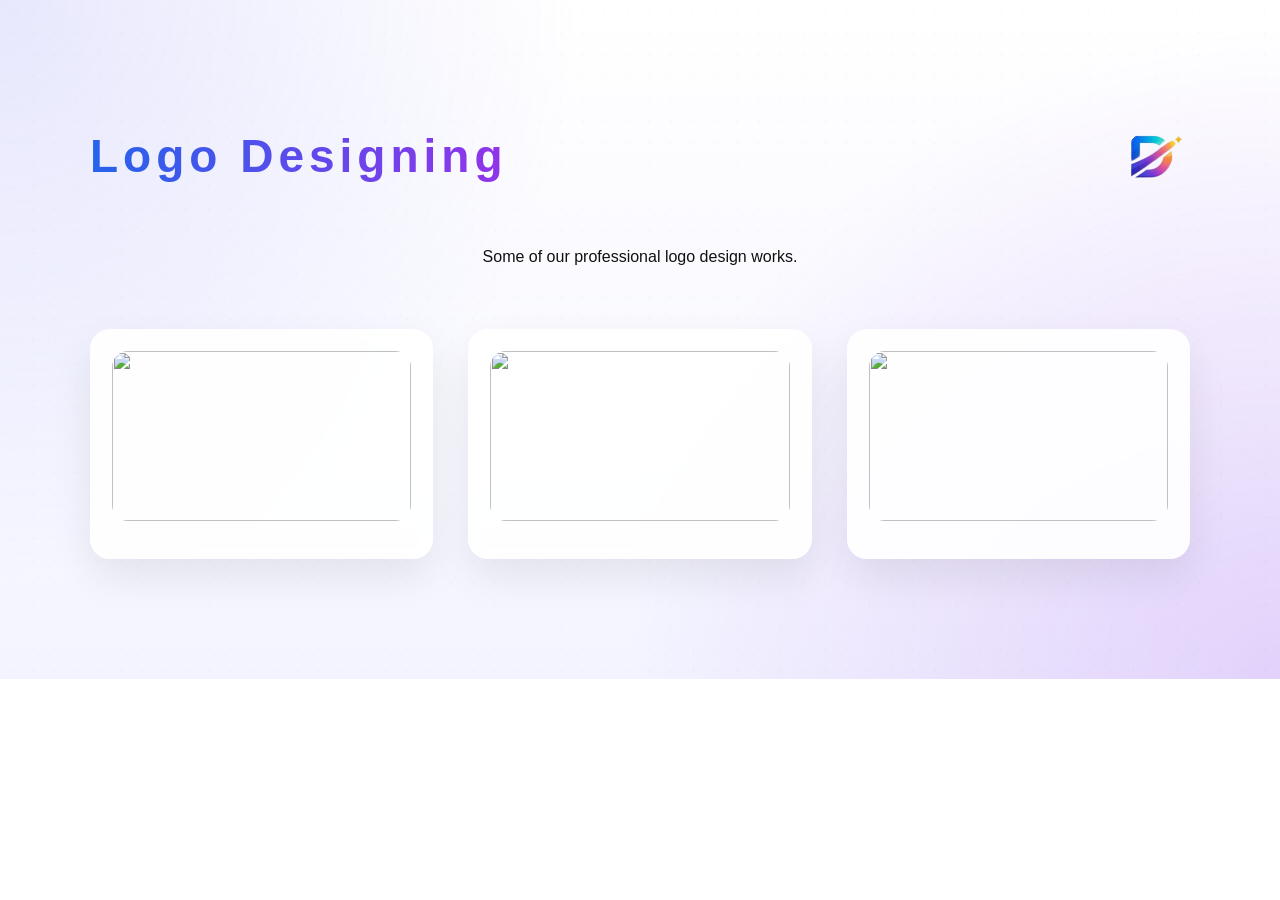
==== logo-design.html @ dabae9dc "Create logo-design.html" ====
<!DOCTYPE html>
<html lang="en">
<head>
  <meta charset="UTF-8">
  <title>Logo Designing</title>
  <link rel="stylesheet" href="./css/style.css">
</head>
<body>

<section class="services-section">

  <div class="services-header">
    <h2>Logo Designing</h2>
    <a href="index.html">
      <img src="./images/logo.png" class="corner-logo" alt="Back to Home">
    </a>
  </div>

  <p style="text-align:center; max-width:800px; margin:0 auto 60px;">
    Some of our professional logo design works.
  </p>

  <div class="services-grid">

    <div class="service-card">
      <img src="./images/work/logos/logo1.png">
    </div>

    <div class="service-card">
      <img src="./images/work/logos/logo2.png">
    </div>

    <div class="service-card">
      <img src="./images/work/logos/logo3.png">
    </div>

  </div>

</section>

</body>
</html>
---- css/style.css ----
html {
  scroll-behavior: smooth;
}
/* ================= GLOBAL ================= */
* {
  margin: 0;
  padding: 0;
  box-sizing: border-box;
  font-family: 'Inter', sans-serif;
}

body {
  background: #ffffff;
  color: #111;
  line-height: 1.6;
}

/* ================= HERO ================= */
.hero {
  min-height: 100vh;
  text-align: center;
  padding: 120px 20px 60px;
  position: relative;
  overflow: hidden;
}

.hero-logo {
  width: 200px;
  margin-bottom: 40px;
}

.hero h1 {
  font-size: 56px;
  font-weight: 800;
  letter-spacing: 3px;
}

.hero .dark {
  color: #111;
}

.hero .gradient {
  background: linear-gradient(90deg, #2563eb, #9333ea);
  -webkit-background-clip: text;
  -webkit-text-fill-color: transparent;
}

.hero p {
  max-width: 600px;
  margin: 20px auto;
  color: #555;
  font-size: 18px;
}

.hero-actions {
  margin-top: 30px;
  display: flex;
  justify-content: center;
  gap: 20px;
}

.btn {
  padding: 14px 30px;
  border-radius: 30px;
  font-weight: 600;
  border: none;
  cursor: pointer;
  text-decoration: none;
  transition: 0.3s ease;
}

.btn.primary {
  background: linear-gradient(90deg, #2563eb, #9333ea);
  color: #fff;
  box-shadow: 0 10px 30px rgba(99,102,241,0.3);
}

.btn.primary:hover {
  transform: translateY(-2px);
}

.btn.secondary {
  background: #fff;
  border: 2px solid #2563eb;
  color: #2563eb;
}

.btn.secondary:hover {
  background: #2563eb;
  color: #fff;
}

/* ================= WAVES ================= */
.waves {
  position: absolute;
  bottom: 0;
  left: 0;
  width: 100%;
  height: 300px;
}

#wave1 {
  fill: rgba(99,102,241,0.18);
}

#wave2 {
  fill: rgba(147,51,234,0.18);
}

/* ================= SERVICES SECTION ================= */
.services-section {
  padding: 120px 40px;
  position: relative;
  overflow: hidden;
  background:
    radial-gradient(circle at top left, rgba(99,102,241,0.15), transparent 40%),
    radial-gradient(circle at bottom right, rgba(147,51,234,0.18), transparent 45%),
    linear-gradient(180deg, #ffffff 0%, #f3f4ff 100%);
}

/* soft dots */
.services-section::before {
  content: "";
  position: absolute;
  inset: 0;
  background-image: radial-gradient(rgba(0,0,0,0.05) 1px, transparent 1px);
  background-size: 22px 22px;
  opacity: 0.35;
  pointer-events: none;
}

/* HEADER */
.services-header {
  display: flex;
  justify-content: space-between;
  align-items: center;
  max-width: 1100px;
  margin: 0 auto 50px;
  position: relative;
  z-index: 1;
}

.services-header h2 {
  font-size: 46px;
  font-weight: 800;
  letter-spacing: 5px;
  background: linear-gradient(90deg, #2563eb, #9333ea);
  -webkit-background-clip: text;
  -webkit-text-fill-color: transparent;
}

.corner-logo {
  width: 80px;
}

/* INFO */
.services-info {
  text-align: center;
  max-width: 900px;
  margin: 0 auto 80px;
  position: relative;
  z-index: 1;
}

.services-info p {
  font-size: 18px;
  color: #444;
  margin-top: 10px;
}

.services-info .price {
  margin-top: 20px;
  font-size: 20px;
  font-weight: 600;
  color: #2563eb;
}

/* GRID */
.services-grid {
  display: grid;
  grid-template-columns: repeat(auto-fit, minmax(230px, 1fr));
  gap: 35px;
  max-width: 1100px;
  margin: 0 auto;
  position: relative;
  z-index: 1;
}

/* CARD */
.service-card {
  background: rgba(255,255,255,0.9);
  backdrop-filter: blur(6px);
  border-radius: 20px;
  padding: 22px;
  text-align: center;
  cursor: pointer;
  box-shadow: 0 18px 40px rgba(0,0,0,0.08);
  transition: transform 0.35s ease, box-shadow 0.35s ease;
}

.service-card:hover {
  transform: translateY(-14px);
  box-shadow: 0 30px 60px rgba(99,102,241,0.28);
}

.service-card img {
  width: 100%;
  height: 170px;
  object-fit: cover;
  border-radius: 16px;
  margin-bottom: 16px;
}

.service-card h3 {
  font-size: 18px;
  font-weight: 600;
  color: #111;
}
.service-card {
  text-decoration: none;
  color: inherit;
}
/* ================= MODAL ================= */
.modal {
  display: none;
  position: fixed;
  inset: 0;
  background: rgba(0,0,0,0.5);
  justify-content: center;
  align-items: center;
  z-index: 999;
}

.modal-content {
  background: #fff;
  padding: 40px;
  border-radius: 18px;
  max-width: 420px;
  width: 90%;
  text-align: center;
  position: relative;
  animation: zoom 0.3s ease;
}

@keyframes zoom {
  from { transform: scale(0.85); opacity: 0; }
  to { transform: scale(1); opacity: 1; }
}

.close {
  position: absolute;
  right: 20px;
  top: 15px;
  font-size: 28px;
  cursor: pointer;
}

.modal-img {
  width: 100%;
  max-height: 260px;
  object-fit: contain;
  margin: 20px 0;
}

/* ================= CONTACT ================= */
.contact {
  padding: 90px 20px;
  text-align: center;
  color: #fff;
  background:
    radial-gradient(circle at top, rgba(147,51,234,0.35), transparent 45%),
    linear-gradient(180deg, #1e1b4b 0%, #0f172a 100%);
}

.contact h2 {
  font-size: 34px;
  margin-bottom: 18px;
  background: linear-gradient(90deg, #60a5fa, #c084fc);
  -webkit-background-clip: text;
  -webkit-text-fill-color: transparent;
}

.contact p {
  font-size: 18px;
  opacity: 0.95;
}

/* ================= RESPONSIVE ================= */
@media (max-width: 768px) {
  .hero h1 {
    font-size: 40px;
  }

  .services-header h2 {
    font-size: 34px;
  }

  .corner-logo {
    width: 65px;
  }
}
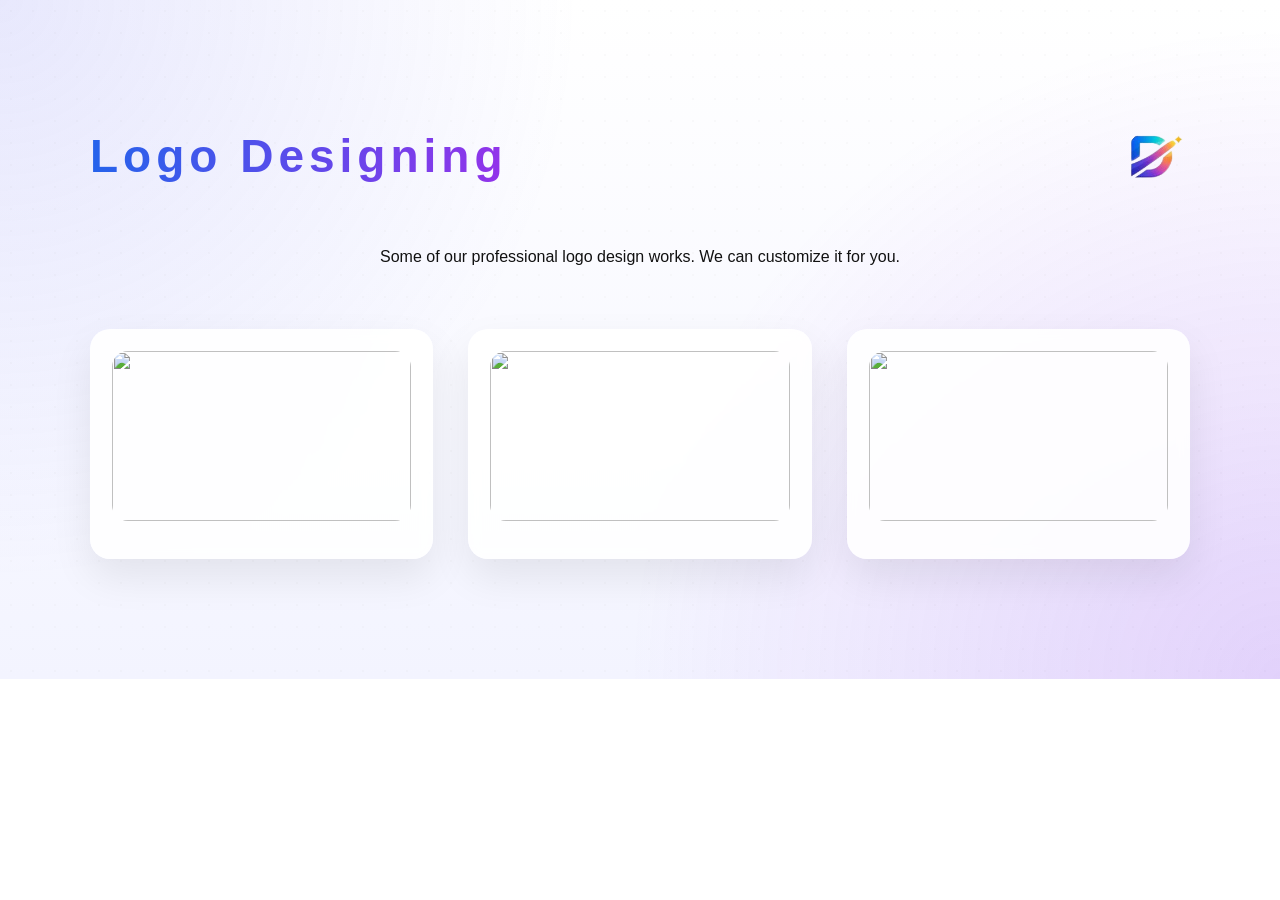
==== commit 5264196a: "Update logo-design.html" ====
--- a/logo-design.html
+++ b/logo-design.html
@@ -17,7 +17,7 @@
   </div>
 
   <p style="text-align:center; max-width:800px; margin:0 auto 60px;">
-    Some of our professional logo design works.
+    Some of our professional logo design works. We can customize it for you. 
   </p>
 
   <div class="services-grid">
--- a/css/style.css
+++ b/css/style.css
@@ -1,3 +1,7 @@
+html, body {
+  scroll-behavior: smooth;
+  overflow-x: hidden;
+}
 html {
   scroll-behavior: smooth;
 }
@@ -52,14 +56,21 @@
   font-size: 18px;
 }
 
-.hero-actions {
+/* .hero-actions {
   margin-top: 30px;
   display: flex;
   justify-content: center;
   gap: 20px;
-}
-
-.btn {
+} */
+.hero-actions {
+  position: relative;
+  display: inline-flex;
+  background: #eef2ff;
+  padding: 6px;
+  border-radius: 50px;
+}
+
+/* .btn {
   padding: 14px 30px;
   border-radius: 30px;
   font-weight: 600;
@@ -67,6 +78,27 @@
   cursor: pointer;
   text-decoration: none;
   transition: 0.3s ease;
+} */
+.btn {
+  position: relative;
+  padding: 14px 34px;
+  border: none;
+  background: transparent;
+  font-weight: 600;
+  cursor: pointer;
+  z-index: 2;
+  color: #2563eb;
+}
+.btn-slider {
+  position: absolute;
+  top: 6px;
+  left: 6px;
+  height: calc(100% - 12px);
+  width: 50%;
+  background: linear-gradient(90deg, #2563eb, #9333ea);
+  border-radius: 40px;
+  transition: all 0.35s ease;
+  z-index: 1;
 }
 
 .btn.primary {
@@ -88,6 +120,13 @@
 .btn.secondary:hover {
   background: #2563eb;
   color: #fff;
+}
+.btn.active {
+  color: #fff;
+}
+
+.btn:active {
+  transform: scale(0.96);
 }
 
 /* ================= WAVES ================= */
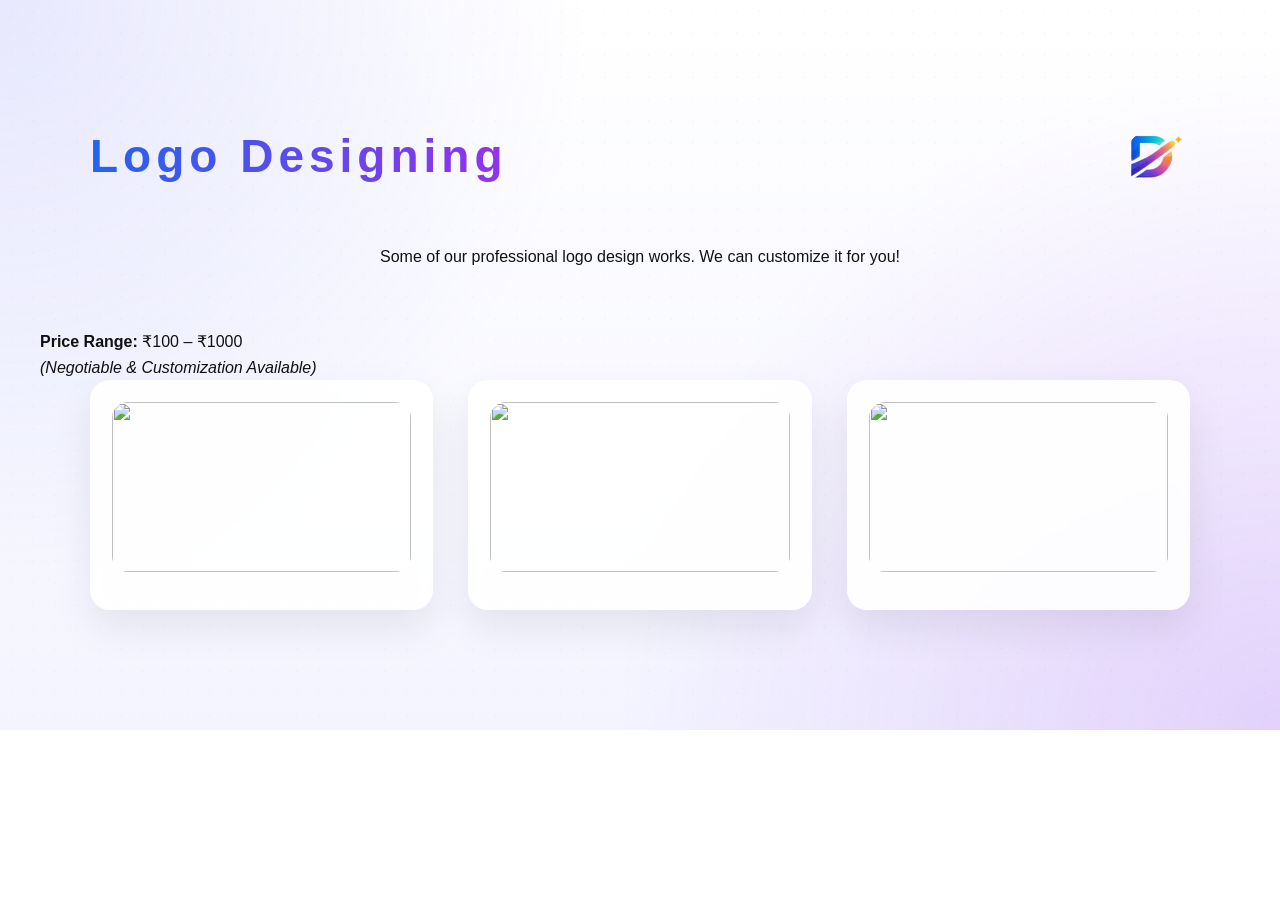
==== commit 63561be7: "Update logo-design.html" ====
--- a/logo-design.html
+++ b/logo-design.html
@@ -17,8 +17,12 @@
   </div>
 
   <p style="text-align:center; max-width:800px; margin:0 auto 60px;">
-    Some of our professional logo design works. We can customize it for you. 
+    Some of our professional logo design works. We can customize it for you!
   </p>
+    <p class="price">
+      <strong>Price Range:</strong> ₹100 – ₹1000 <br>
+      <em>(Negotiable & Customization Available)</em>
+    </p>
 
   <div class="services-grid">
 
--- a/css/style.css
+++ b/css/style.css
@@ -79,7 +79,7 @@
   text-decoration: none;
   transition: 0.3s ease;
 } */
-.btn {
+/* .btn {
   position: relative;
   padding: 14px 34px;
   border: none;
@@ -88,8 +88,8 @@
   cursor: pointer;
   z-index: 2;
   color: #2563eb;
-}
-.btn-slider {
+} */
+/* .btn-slider {
   position: absolute;
   top: 6px;
   left: 6px;
@@ -99,9 +99,9 @@
   border-radius: 40px;
   transition: all 0.35s ease;
   z-index: 1;
-}
-
-.btn.primary {
+} */
+
+/* .btn.primary {
   background: linear-gradient(90deg, #2563eb, #9333ea);
   color: #fff;
   box-shadow: 0 10px 30px rgba(99,102,241,0.3);
@@ -109,9 +109,9 @@
 
 .btn.primary:hover {
   transform: translateY(-2px);
-}
-
-.btn.secondary {
+} */
+
+/* .btn.secondary {
   background: #fff;
   border: 2px solid #2563eb;
   color: #2563eb;
@@ -120,13 +120,49 @@
 .btn.secondary:hover {
   background: #2563eb;
   color: #fff;
-}
-.btn.active {
-  color: #fff;
-}
-
-.btn:active {
+} */
+/* .btn.active {
+  color: #fff;
+} */
+
+/* .btn:active {
   transform: scale(0.96);
+} */
+.hero-actions {
+  display: inline-flex;
+  background: #eef2ff;
+  padding: 6px;
+  border-radius: 50px;
+  gap: 6px;
+}
+
+/* button base */
+.hero-actions .btn {
+  padding: 14px 34px;
+  border-radius: 40px;
+  border: none;
+  background: transparent;
+  font-weight: 600;
+  cursor: pointer;
+  color: #2563eb;
+  transition: all 0.3s ease;
+}
+
+/* hover */
+.hero-actions .btn:hover {
+  background: rgba(37, 99, 235, 0.1);
+}
+
+/* active (clicked) */
+.hero-actions .btn:active {
+  transform: scale(0.96);
+}
+
+/* primary look (first button default) */
+.hero-actions .btn:first-child {
+  background: linear-gradient(90deg, #2563eb, #9333ea);
+  color: #fff;
+  box-shadow: 0 10px 25px rgba(99,102,241,0.35);
 }
 
 /* ================= WAVES ================= */
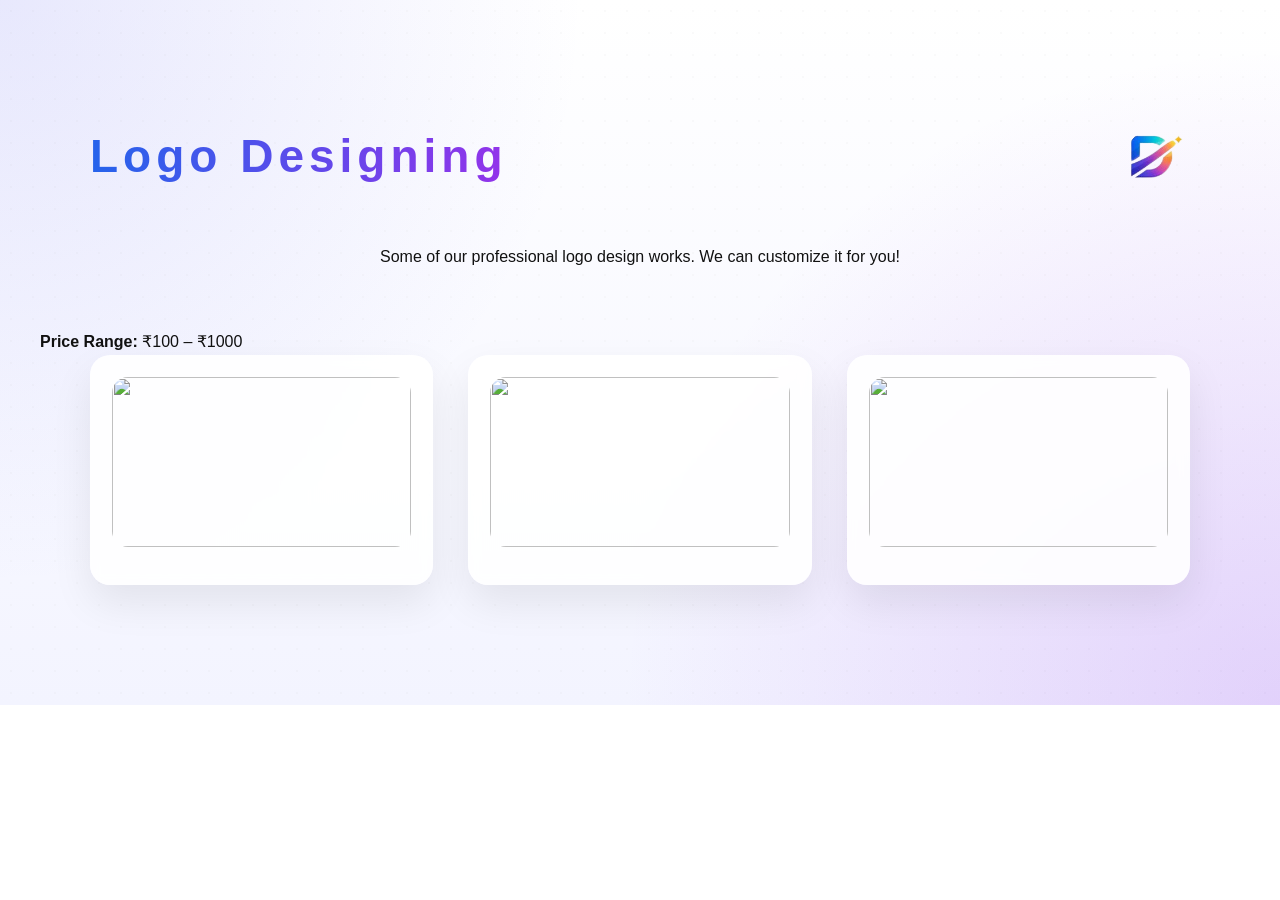
==== commit 0cf653e9: "Update logo-design.html" ====
--- a/logo-design.html
+++ b/logo-design.html
@@ -19,10 +19,9 @@
   <p style="text-align:center; max-width:800px; margin:0 auto 60px;">
     Some of our professional logo design works. We can customize it for you!
   </p>
-    <p class="price">
+  <p class="price">
       <strong>Price Range:</strong> ₹100 – ₹1000 <br>
-      <em>(Negotiable & Customization Available)</em>
-    </p>
+  </p>
 
   <div class="services-grid">
 
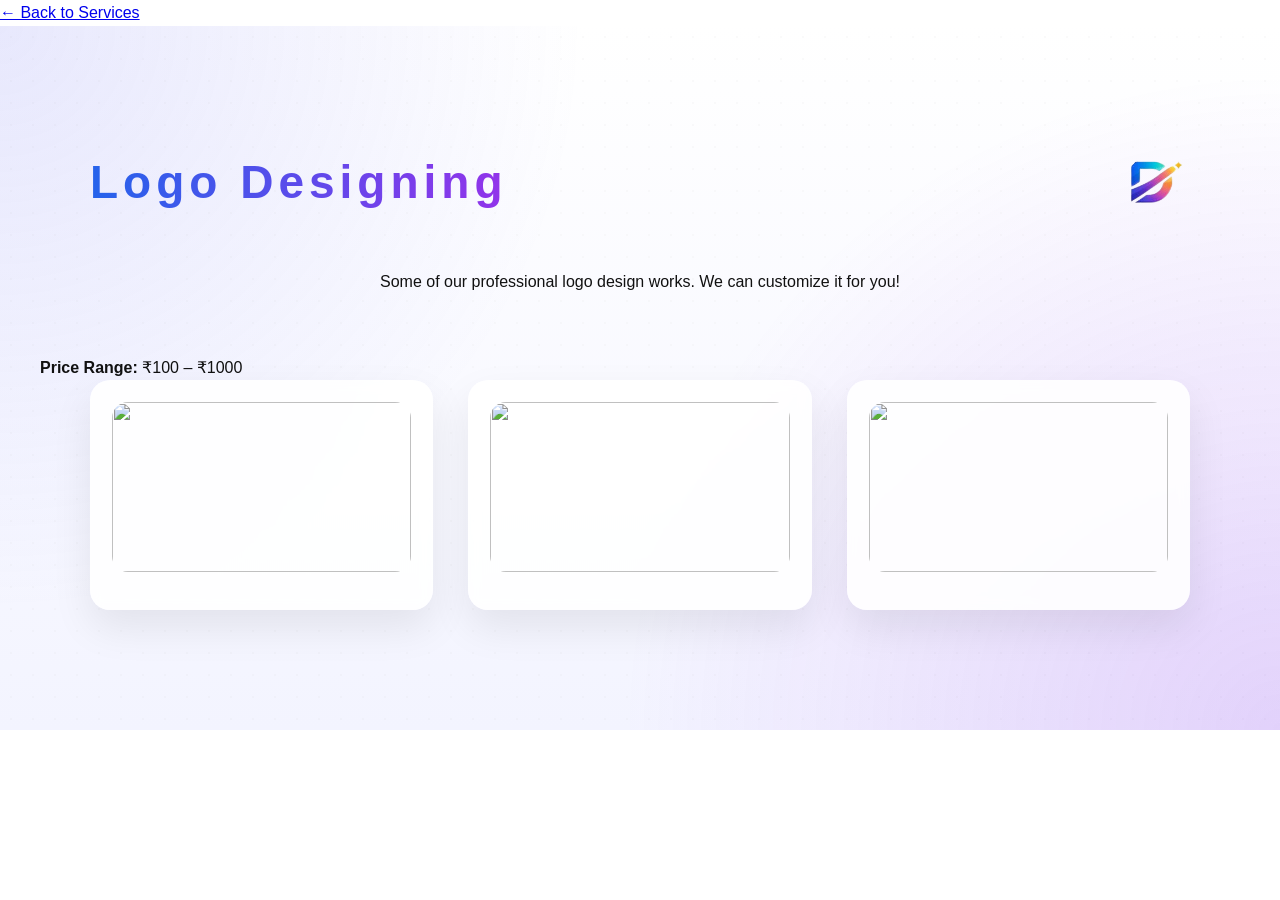
==== commit 5c65b37a: "Update logo-design.html" ====
--- a/logo-design.html
+++ b/logo-design.html
@@ -6,7 +6,9 @@
   <link rel="stylesheet" href="./css/style.css">
 </head>
 <body>
-
+<div class="back-btn-wrapper">
+  <a href="index.html#services" class="back-btn">← Back to Services</a>
+</div>
 <section class="services-section">
 
   <div class="services-header">
--- a/css/style.css
+++ b/css/style.css
@@ -146,6 +146,14 @@
   cursor: pointer;
   color: #2563eb;
   transition: all 0.3s ease;
+}
+/* FIX anchor button appearance */
+.hero-actions .btn {
+  display: inline-flex;
+  align-items: center;
+  justify-content: center;
+  text-decoration: none;   /* remove underline */
+  line-height: 1;          /* fix text height */
 }
 
 /* hover */
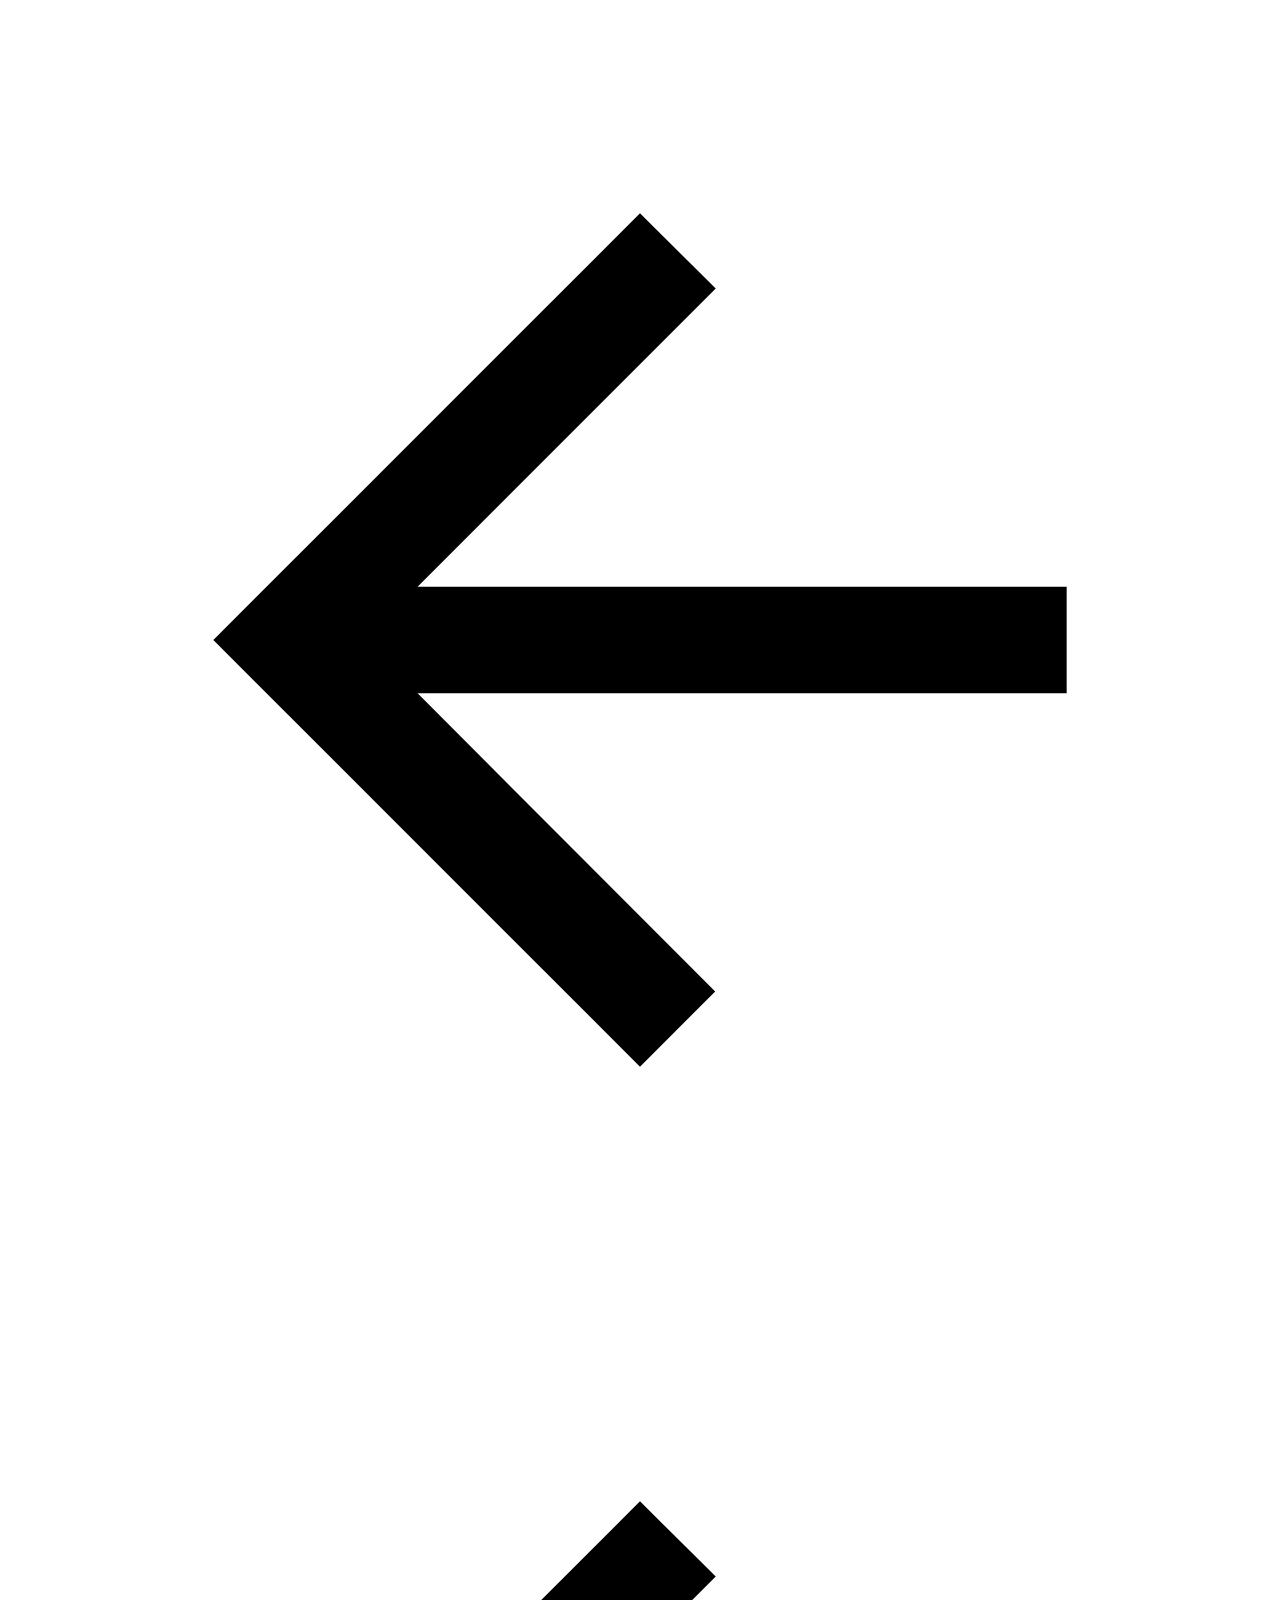
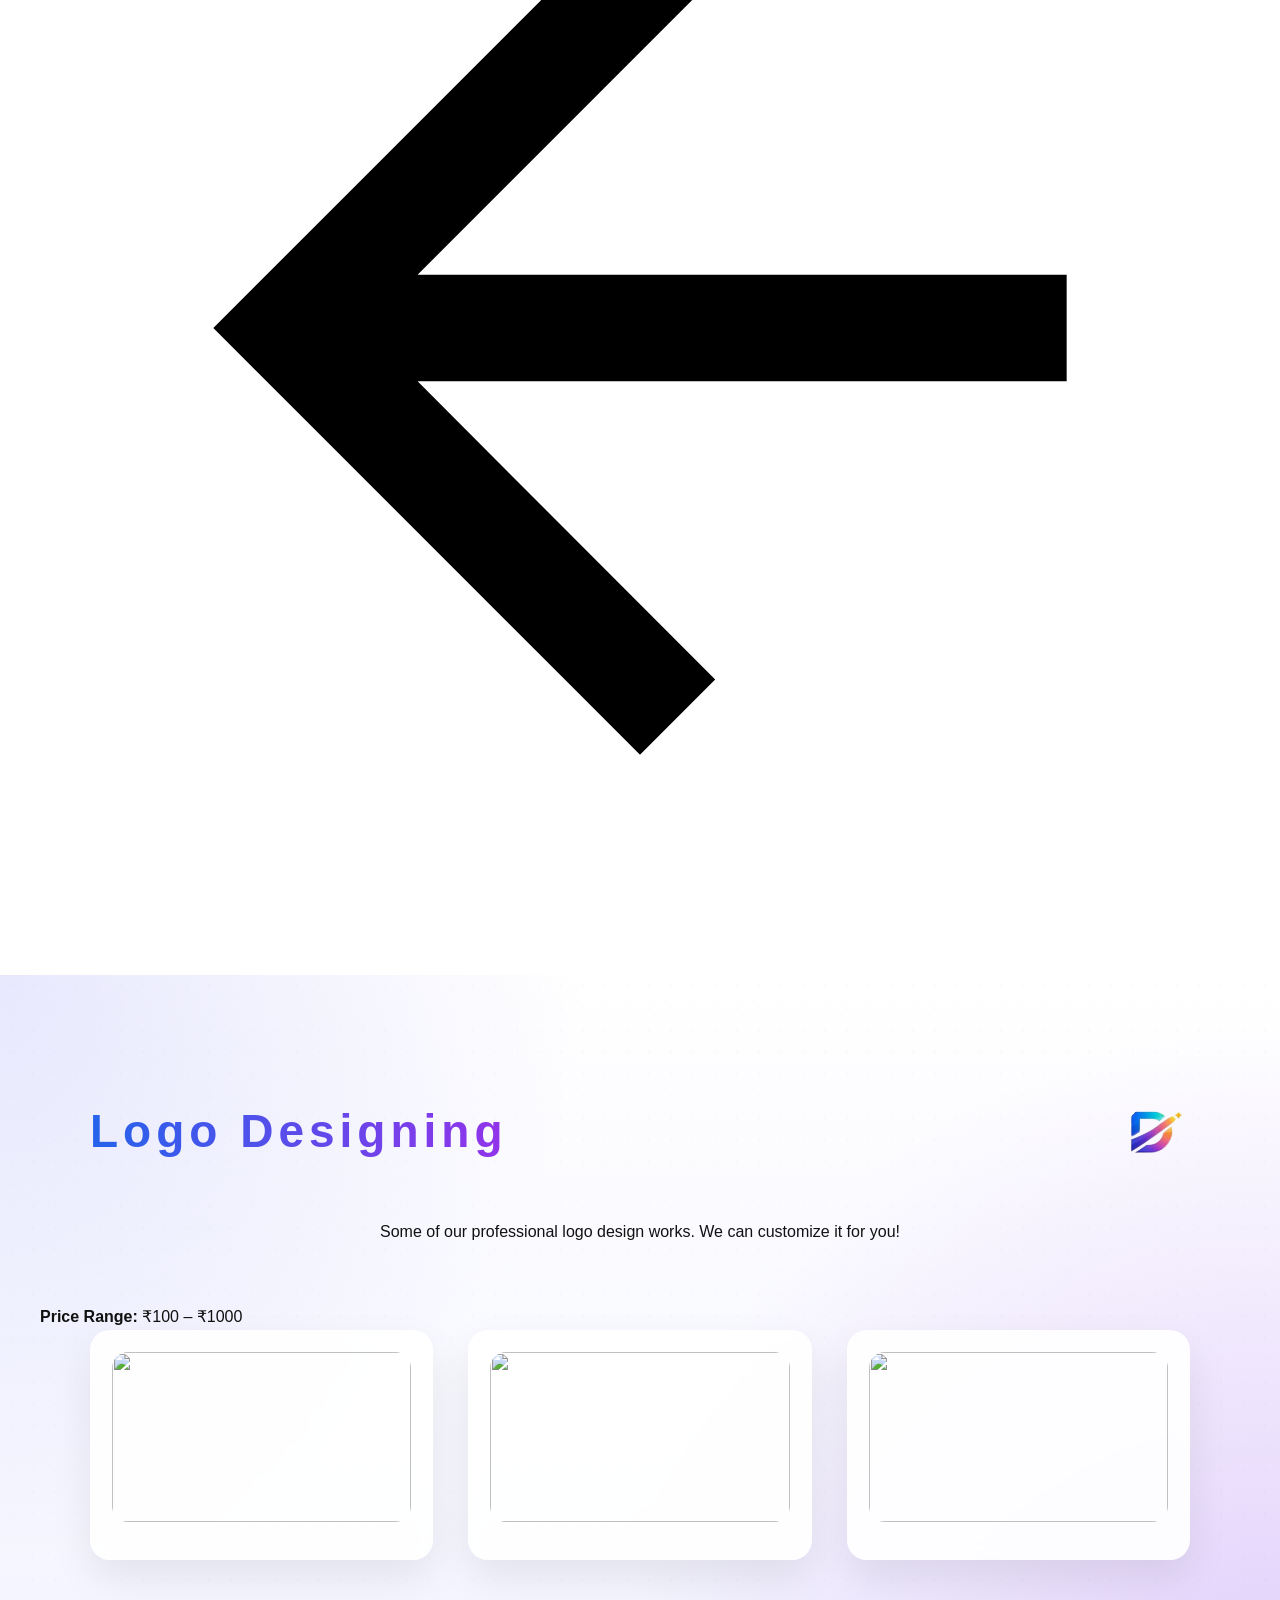
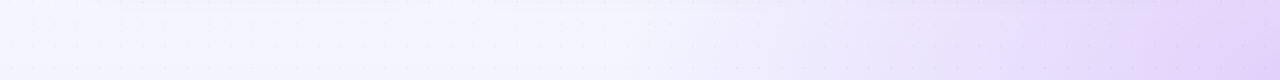
==== commit a6342918: "Update logo-design.html" ====
--- a/logo-design.html
+++ b/logo-design.html
@@ -6,8 +6,26 @@
   <link rel="stylesheet" href="./css/style.css">
 </head>
 <body>
-<div class="back-btn-wrapper">
-  <a href="index.html#services" class="back-btn">← Back to Services</a>
+  <!-- Back Button -->
+<div class="styled-wrapper back-fixed">
+  <a href="index.html#services" class="button" aria-label="Back to Services">
+    <div class="button-box">
+      <span class="button-elem">
+        <svg viewBox="0 0 24 24" class="arrow-icon">
+          <path
+            d="M20 11H7.83l5.59-5.59L12 4l-8 8 8 8 1.41-1.41L7.83 13H20v-2z"
+          />
+        </svg>
+      </span>
+      <span class="button-elem">
+        <svg viewBox="0 0 24 24" class="arrow-icon">
+          <path
+            d="M20 11H7.83l5.59-5.59L12 4l-8 8 8 8 1.41-1.41L7.83 13H20v-2z"
+          />
+        </svg>
+      </span>
+    </div>
+  </a>
 </div>
 <section class="services-section">
 
--- a/css/style.css
+++ b/css/style.css
@@ -381,4 +381,21 @@
   .corner-logo {
     width: 65px;
   }
-}
+  /* ================= SERVICE PAGE PRICE ================= */
+
+.service-price {
+  margin: 30px auto 50px;
+  text-align: center;
+  font-size: 20px;
+  font-weight: 600;
+  color: #2563eb;
+}
+
+.service-price em {
+  display: block;
+  margin-top: 8px;
+  font-size: 16px;
+  font-weight: 500;
+  color: #4f46e5;
+}
+}
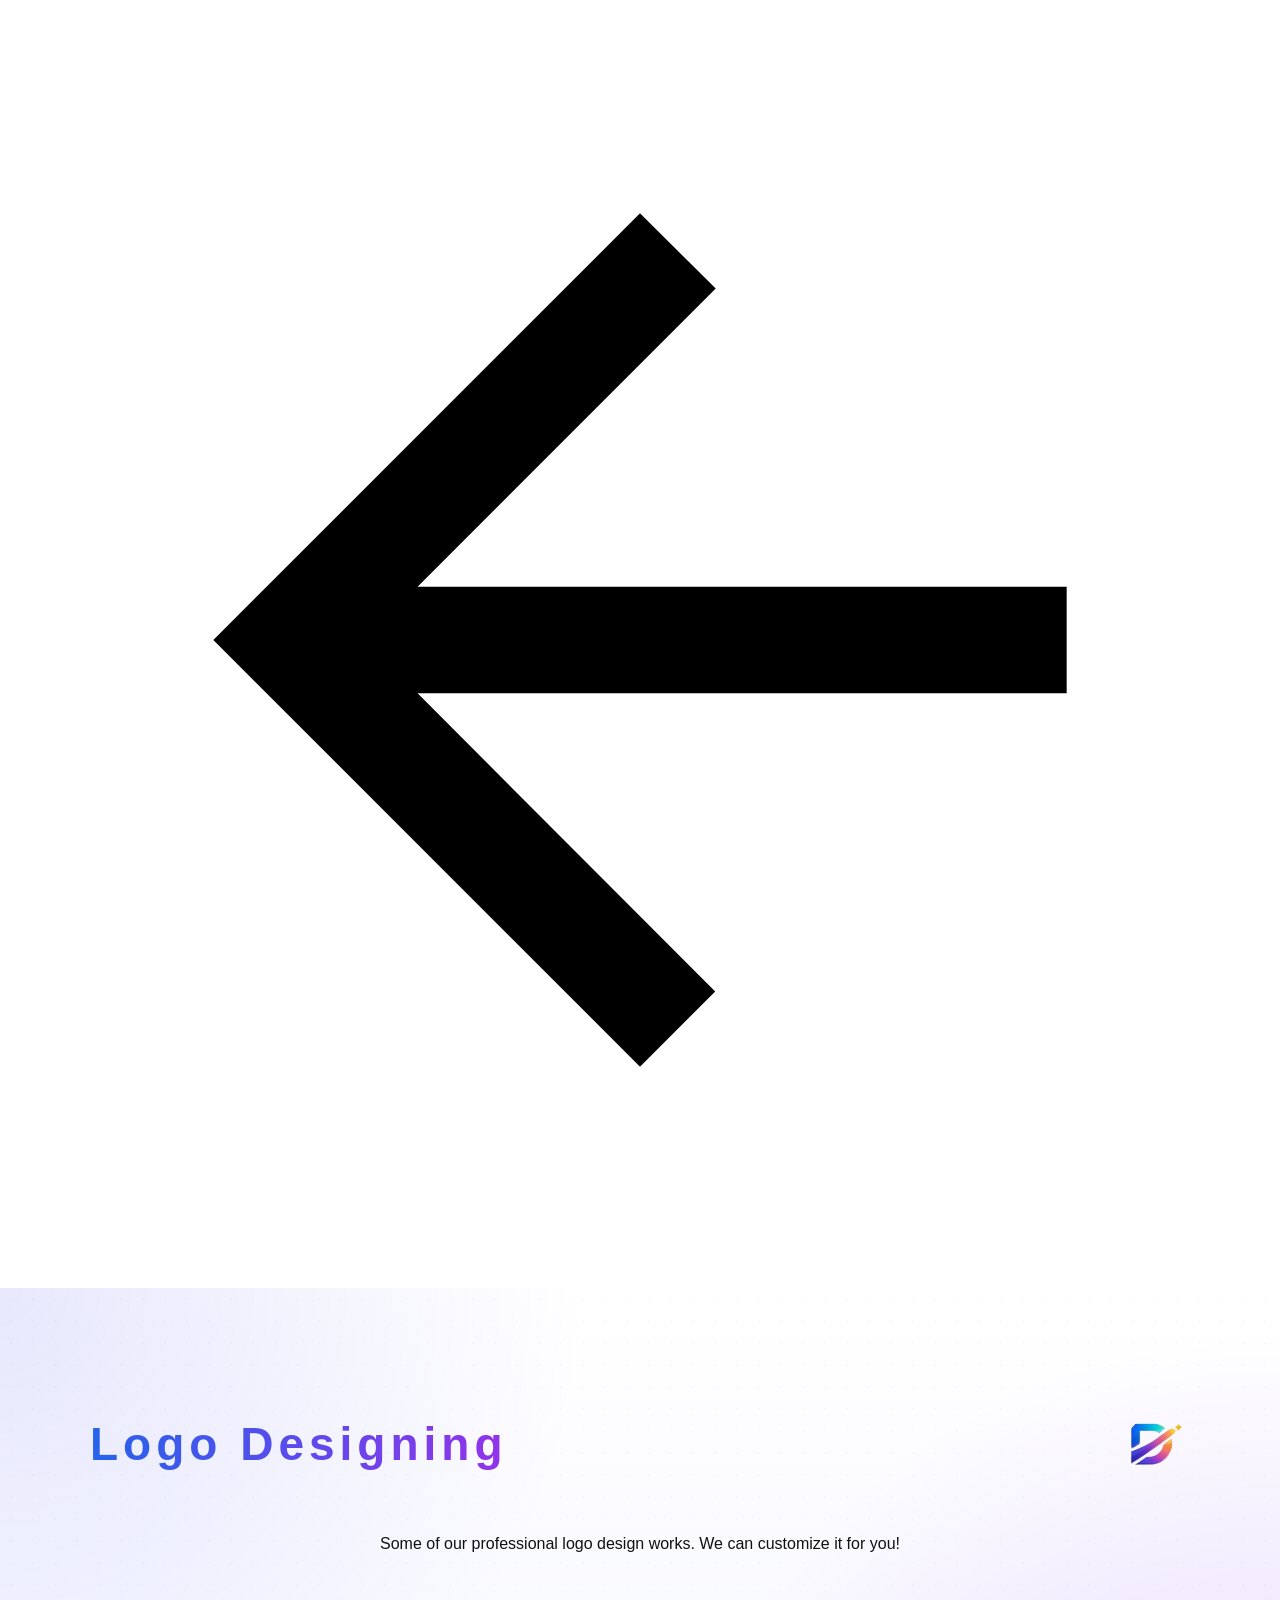
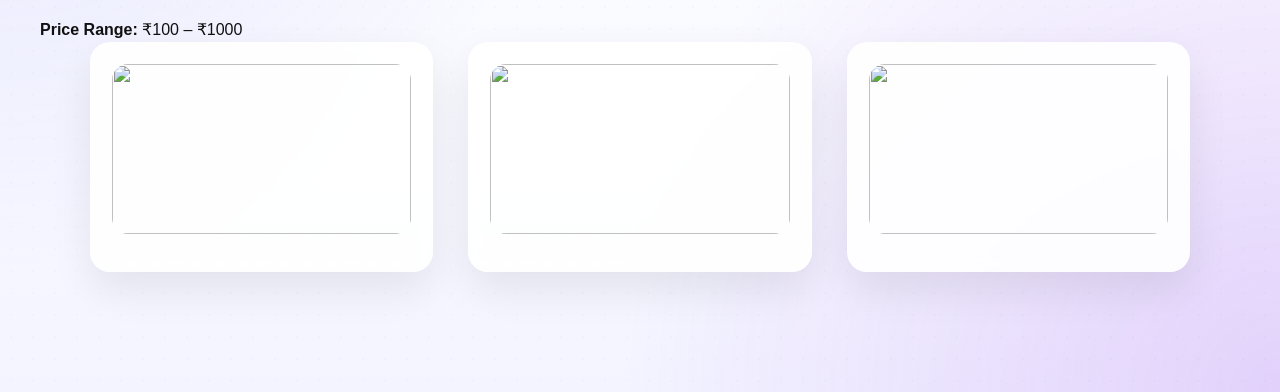
==== commit 69fb26c2: "Update logo-design.html" ====
--- a/logo-design.html
+++ b/logo-design.html
@@ -7,7 +7,7 @@
 </head>
 <body>
   <!-- Back Button -->
-<div class="styled-wrapper back-fixed">
+<!-- <div class="styled-wrapper back-fixed">
   <a href="index.html#services" class="button" aria-label="Back to Services">
     <div class="button-box">
       <span class="button-elem">
@@ -17,16 +17,14 @@
           />
         </svg>
       </span>
-      <span class="button-elem">
-        <svg viewBox="0 0 24 24" class="arrow-icon">
-          <path
-            d="M20 11H7.83l5.59-5.59L12 4l-8 8 8 8 1.41-1.41L7.83 13H20v-2z"
-          />
-        </svg>
-      </span>
     </div>
   </a>
-</div>
+</div> -->
+<a href="index.html#services" class="back-btn" aria-label="Back to Services">
+  <svg viewBox="0 0 24 24" class="back-icon">
+    <path d="M20 11H7.83l5.59-5.59L12 4l-8 8 8 8 1.41-1.41L7.83 13H20v-2z"/>
+  </svg>
+</a>
 <section class="services-section">
 
   <div class="services-header">
--- a/css/style.css
+++ b/css/style.css
@@ -398,4 +398,86 @@
   font-weight: 500;
   color: #4f46e5;
 }
-}
+  /* ================= BACK BUTTON ================= */
+.back-fixed {
+  position: fixed;
+  top: 30px;
+  left: 30px;
+  z-index: 999;
+}
+
+.styled-wrapper .button {
+  display: block;
+  position: relative;
+  width: 72px;
+  height: 72px;
+  background: transparent;
+  border: none;
+  cursor: pointer;
+}
+
+/* outer ring */
+.styled-wrapper .button::before {
+  content: "";
+  position: absolute;
+  inset: 6px;
+  border-radius: 50%;
+  border: 3px solid #2563eb;
+  transition: 0.4s ease;
+}
+
+/* gradient ring */
+.styled-wrapper .button::after {
+  content: "";
+  position: absolute;
+  inset: 6px;
+  border-radius: 50%;
+  border: 4px solid transparent;
+  background: linear-gradient(90deg, #2563eb, #9333ea) border-box;
+  mask:
+    linear-gradient(#fff 0 0) padding-box,
+    linear-gradient(#fff 0 0);
+  mask-composite: exclude;
+  transform: scale(1.3);
+  opacity: 0;
+  transition: 0.4s ease;
+}
+
+.styled-wrapper .button:hover::before {
+  opacity: 0;
+  transform: scale(0.7);
+}
+
+.styled-wrapper .button:hover::after {
+  opacity: 1;
+  transform: scale(1);
+}
+
+/* arrow animation */
+.styled-wrapper .button-box {
+  display: flex;
+  position: absolute;
+  top: 0;
+  left: 0;
+  transition: transform 0.4s ease;
+}
+
+.styled-wrapper .button:hover .button-box {
+  transform: translateX(-60px);
+}
+
+.styled-wrapper .button-elem {
+  width: 28px;
+  height: 28px;
+  margin: 22px;
+}
+
+.arrow-icon {
+  fill: #2563eb;
+  transition: fill 0.3s ease;
+}
+
+.styled-wrapper .button:hover .arrow-icon {
+  fill: #9333ea;
+}
+}
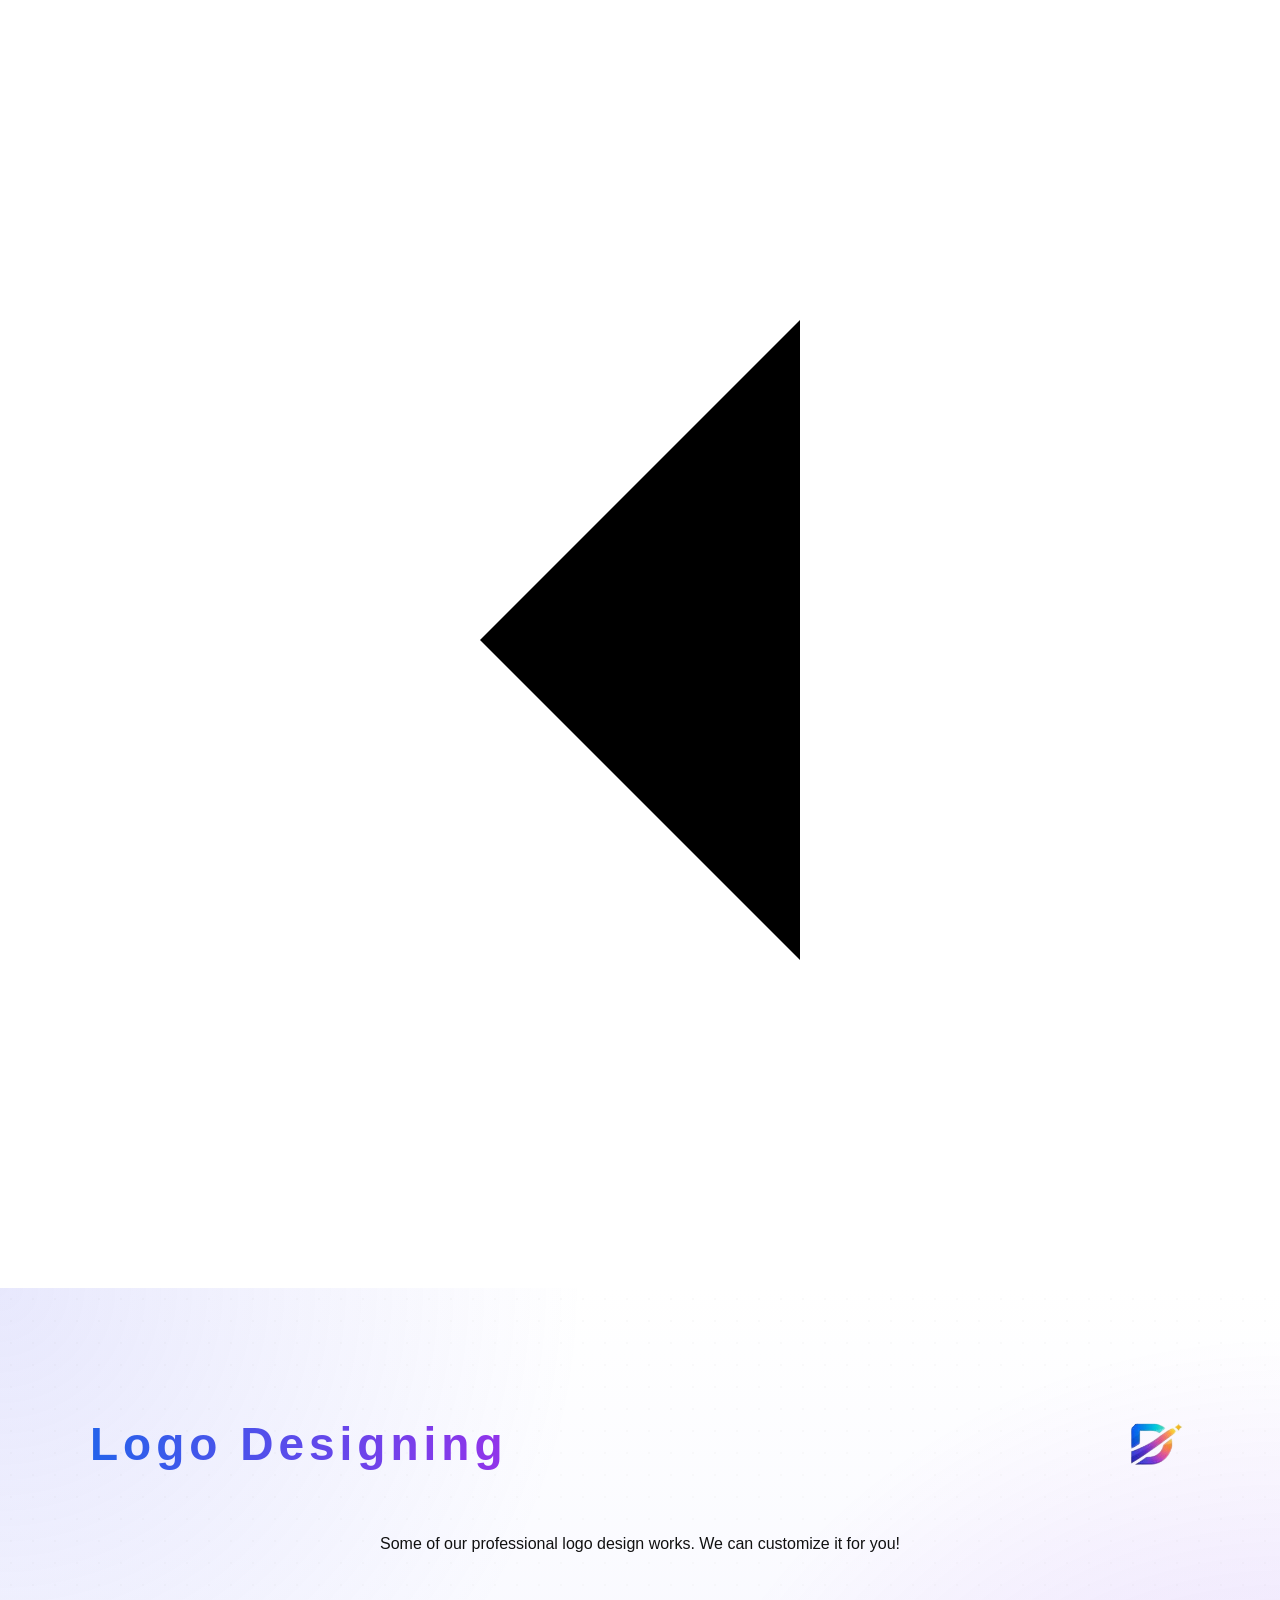
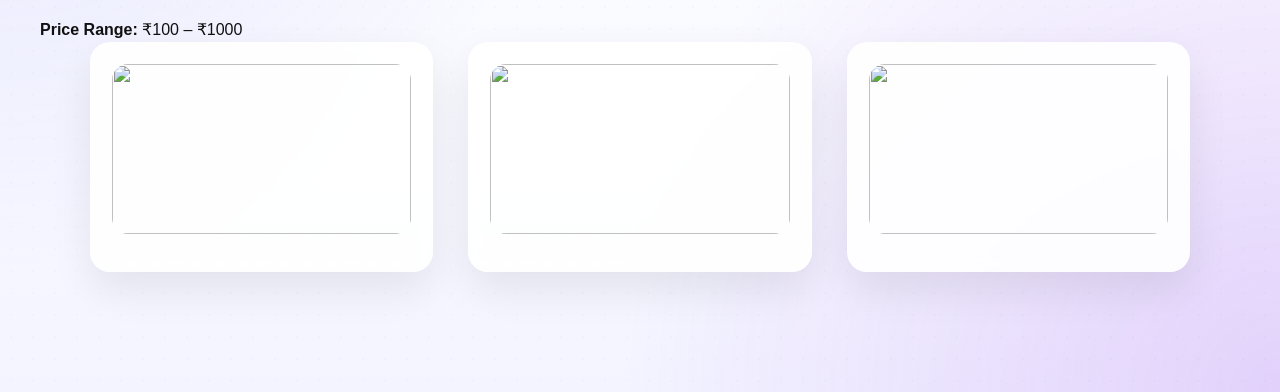
==== commit 85a8e801: "Update logo-design.html" ====
--- a/logo-design.html
+++ b/logo-design.html
@@ -20,9 +20,14 @@
     </div>
   </a>
 </div> -->
-<a href="index.html#services" class="back-btn" aria-label="Back to Services">
+<!-- <a href="index.html#services" class="back-btn" aria-label="Back to Services">
   <svg viewBox="0 0 24 24" class="back-icon">
     <path d="M20 11H7.83l5.59-5.59L12 4l-8 8 8 8 1.41-1.41L7.83 13H20v-2z"/>
+  </svg>
+</a> -->
+<a href="index.html#services" class="back-btn" aria-label="Back to Services">
+  <svg viewBox="0 0 24 24" class="back-icon" aria-hidden="true">
+    <path d="M15 6l-6 6 6 6" />
   </svg>
 </a>
 <section class="services-section">
--- a/css/style.css
+++ b/css/style.css
@@ -399,7 +399,7 @@
   color: #4f46e5;
 }
   /* ================= BACK BUTTON ================= */
-.back-fixed {
+/* .back-fixed {
   position: fixed;
   top: 30px;
   left: 30px;
@@ -417,7 +417,7 @@
 }
 
 /* outer ring */
-.styled-wrapper .button::before {
+/* .styled-wrapper .button::before {
   content: "";
   position: absolute;
   inset: 6px;
@@ -426,58 +426,50 @@
   transition: 0.4s ease;
 }
 
-/* gradient ring */
-.styled-wrapper .button::after {
-  content: "";
-  position: absolute;
-  inset: 6px;
+/* ================= BACK BUTTON (SUB PAGES) ================= */
+  .back-btn {
+  position: fixed;
+  top: 24px;
+  left: 24px;
+  width: 56px;
+  height: 56px;
   border-radius: 50%;
-  border: 4px solid transparent;
-  background: linear-gradient(90deg, #2563eb, #9333ea) border-box;
-  mask:
-    linear-gradient(#fff 0 0) padding-box,
-    linear-gradient(#fff 0 0);
-  mask-composite: exclude;
-  transform: scale(1.3);
-  opacity: 0;
-  transition: 0.4s ease;
-}
-
-.styled-wrapper .button:hover::before {
-  opacity: 0;
-  transform: scale(0.7);
-}
-
-.styled-wrapper .button:hover::after {
-  opacity: 1;
-  transform: scale(1);
-}
-
-/* arrow animation */
-.styled-wrapper .button-box {
+  background: linear-gradient(135deg, #2563eb, #9333ea);
   display: flex;
-  position: absolute;
-  top: 0;
-  left: 0;
-  transition: transform 0.4s ease;
-}
-
-.styled-wrapper .button:hover .button-box {
-  transform: translateX(-60px);
-}
-
-.styled-wrapper .button-elem {
-  width: 28px;
-  height: 28px;
-  margin: 22px;
-}
-
-.arrow-icon {
-  fill: #2563eb;
-  transition: fill 0.3s ease;
-}
-
-.styled-wrapper .button:hover .arrow-icon {
-  fill: #9333ea;
-}
-}
+  align-items: center;
+  justify-content: center;
+  box-shadow: 0 12px 30px rgba(99,102,241,0.35);
+  text-decoration: none;
+  z-index: 1000;
+  transition: transform 0.25s ease, box-shadow 0.25s ease;
+}
+
+.back-btn:hover {
+  transform: translateY(-3px) scale(1.05);
+  box-shadow: 0 18px 40px rgba(99,102,241,0.45);
+}
+
+.back-icon {
+  width: 26px;
+  height: 26px;
+  fill: #fff;
+}
+
+@media (max-width: 768px) {
+  .back-btn {
+    width: 48px;
+    height: 48px;
+    top: 16px;
+    left: 16px;
+  }
+
+  .back-icon {
+    width: 22px;
+    height: 22px;
+  }
+}
+  #services,
+#contact {
+  scroll-margin-top: 80px;
+}
+}
